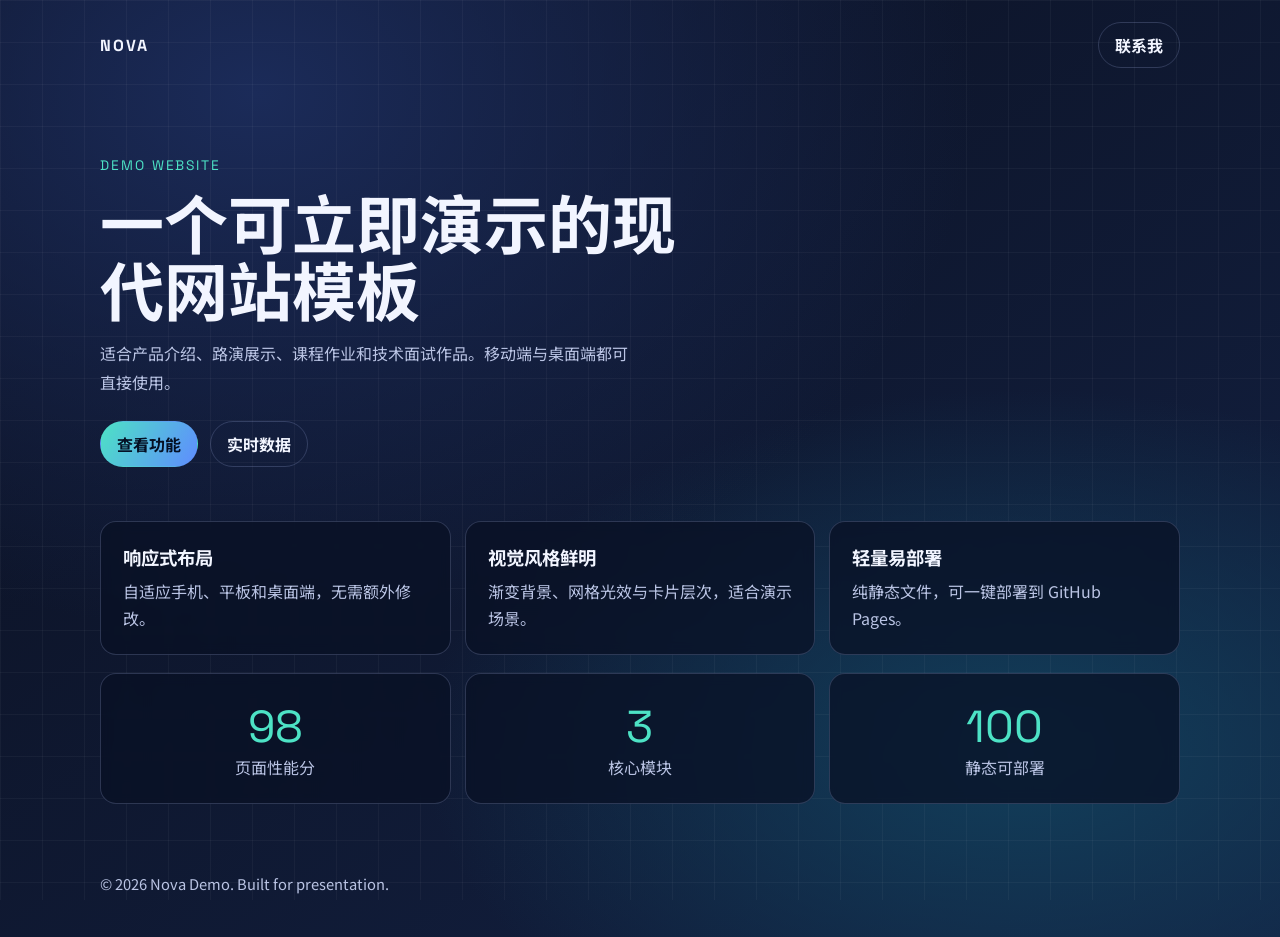
==== index.html @ 111ebbca "feat: add demo website" ====
<!doctype html>
<html lang="zh-CN">
<head>
  <meta charset="UTF-8">
  <meta name="viewport" content="width=device-width, initial-scale=1.0">
  <title>Nova Demo | 产品演示页</title>
  <link rel="preconnect" href="https://fonts.googleapis.com">
  <link rel="preconnect" href="https://fonts.gstatic.com" crossorigin>
  <link href="https://fonts.googleapis.com/css2?family=Space+Grotesk:wght@400;500;700&family=Noto+Sans+SC:wght@400;500;700&display=swap" rel="stylesheet">
  <link rel="stylesheet" href="styles.css">
</head>
<body>
  <div class="bg-grid" aria-hidden="true"></div>
  <header class="site-header">
    <div class="brand">NOVA</div>
    <a class="btn ghost" href="#contact">联系我</a>
  </header>

  <main>
    <section class="hero">
      <p class="tag">DEMO WEBSITE</p>
      <h1>一个可立即演示的现代网站模板</h1>
      <p class="lead">适合产品介绍、路演展示、课程作业和技术面试作品。移动端与桌面端都可直接使用。</p>
      <div class="actions">
        <a class="btn" href="#features">查看功能</a>
        <a class="btn ghost" href="#stats">实时数据</a>
      </div>
    </section>

    <section id="features" class="features">
      <article class="card">
        <h3>响应式布局</h3>
        <p>自适应手机、平板和桌面端，无需额外修改。</p>
      </article>
      <article class="card">
        <h3>视觉风格鲜明</h3>
        <p>渐变背景、网格光效与卡片层次，适合演示场景。</p>
      </article>
      <article class="card">
        <h3>轻量易部署</h3>
        <p>纯静态文件，可一键部署到 GitHub Pages。</p>
      </article>
    </section>

    <section id="stats" class="stats">
      <div class="stat">
        <span class="value" data-target="98">0</span>
        <span class="label">页面性能分</span>
      </div>
      <div class="stat">
        <span class="value" data-target="3">0</span>
        <span class="label">核心模块</span>
      </div>
      <div class="stat">
        <span class="value" data-target="100">0</span>
        <span class="label">静态可部署</span>
      </div>
    </section>
  </main>

  <footer id="contact" class="site-footer">
    <p>© 2026 Nova Demo. Built for presentation.</p>
  </footer>

  <script src="script.js"></script>
</body>
</html>
---- styles.css ----
:root {
  --bg-1: #0b1020;
  --bg-2: #132143;
  --ink: #f2f5ff;
  --muted: #bac4e4;
  --accent: #4de2c5;
  --accent-2: #5f8cff;
  --card: rgba(9, 17, 36, 0.75);
  --border: rgba(183, 201, 255, 0.2);
}

* {
  box-sizing: border-box;
}

body {
  margin: 0;
  min-height: 100vh;
  font-family: "Noto Sans SC", "Space Grotesk", sans-serif;
  color: var(--ink);
  background: radial-gradient(1200px 900px at 20% 10%, #1b2b59, transparent 60%),
              radial-gradient(1000px 600px at 80% 80%, #123f5b, transparent 60%),
              linear-gradient(145deg, var(--bg-1), var(--bg-2));
  overflow-x: hidden;
}

.bg-grid {
  position: fixed;
  inset: 0;
  background-image:
    linear-gradient(rgba(255, 255, 255, 0.04) 1px, transparent 1px),
    linear-gradient(90deg, rgba(255, 255, 255, 0.04) 1px, transparent 1px);
  background-size: 42px 42px;
  pointer-events: none;
  z-index: -1;
}

.site-header,
main,
.site-footer {
  width: min(1080px, 92vw);
  margin: 0 auto;
}

.site-header {
  display: flex;
  justify-content: space-between;
  align-items: center;
  padding: 22px 0;
}

.brand {
  font-family: "Space Grotesk", sans-serif;
  letter-spacing: 0.12em;
  font-weight: 700;
}

.hero {
  padding: 52px 0 26px;
  animation: fadeUp 700ms ease both;
}

.tag {
  color: var(--accent);
  font-family: "Space Grotesk", sans-serif;
  letter-spacing: 0.14em;
  font-size: 0.86rem;
}

h1 {
  margin: 10px 0 16px;
  max-width: 16ch;
  font-size: clamp(2rem, 5.5vw, 4rem);
  line-height: 1.06;
}

.lead {
  max-width: 60ch;
  color: var(--muted);
  line-height: 1.8;
}

.actions {
  display: flex;
  gap: 12px;
  margin-top: 24px;
  flex-wrap: wrap;
}

.btn {
  padding: 10px 16px;
  border-radius: 999px;
  border: 1px solid transparent;
  background: linear-gradient(120deg, var(--accent), var(--accent-2));
  color: #041024;
  text-decoration: none;
  font-weight: 700;
  transition: transform 180ms ease, box-shadow 180ms ease;
}

.btn:hover {
  transform: translateY(-2px);
  box-shadow: 0 8px 24px rgba(80, 137, 255, 0.35);
}

.btn.ghost {
  background: transparent;
  border-color: var(--border);
  color: var(--ink);
}

.features {
  display: grid;
  grid-template-columns: repeat(3, minmax(0, 1fr));
  gap: 14px;
  margin-top: 28px;
}

.card,
.stat {
  background: var(--card);
  border: 1px solid var(--border);
  border-radius: 16px;
  backdrop-filter: blur(6px);
}

.card {
  padding: 22px;
}

.card h3 {
  margin: 0 0 8px;
  font-size: 1.15rem;
}

.card p {
  margin: 0;
  color: var(--muted);
  line-height: 1.7;
}

.stats {
  display: grid;
  grid-template-columns: repeat(3, minmax(0, 1fr));
  gap: 14px;
  margin: 18px 0 36px;
}

.stat {
  text-align: center;
  padding: 24px 16px;
}

.value {
  display: block;
  font-family: "Space Grotesk", sans-serif;
  font-size: clamp(1.8rem, 4vw, 2.8rem);
  color: var(--accent);
}

.label {
  color: var(--muted);
}

.site-footer {
  padding: 18px 0 28px;
  color: var(--muted);
  font-size: 0.92rem;
}

@keyframes fadeUp {
  from {
    opacity: 0;
    transform: translateY(16px);
  }
  to {
    opacity: 1;
    transform: translateY(0);
  }
}

@media (max-width: 860px) {
  .features,
  .stats {
    grid-template-columns: 1fr;
  }
}
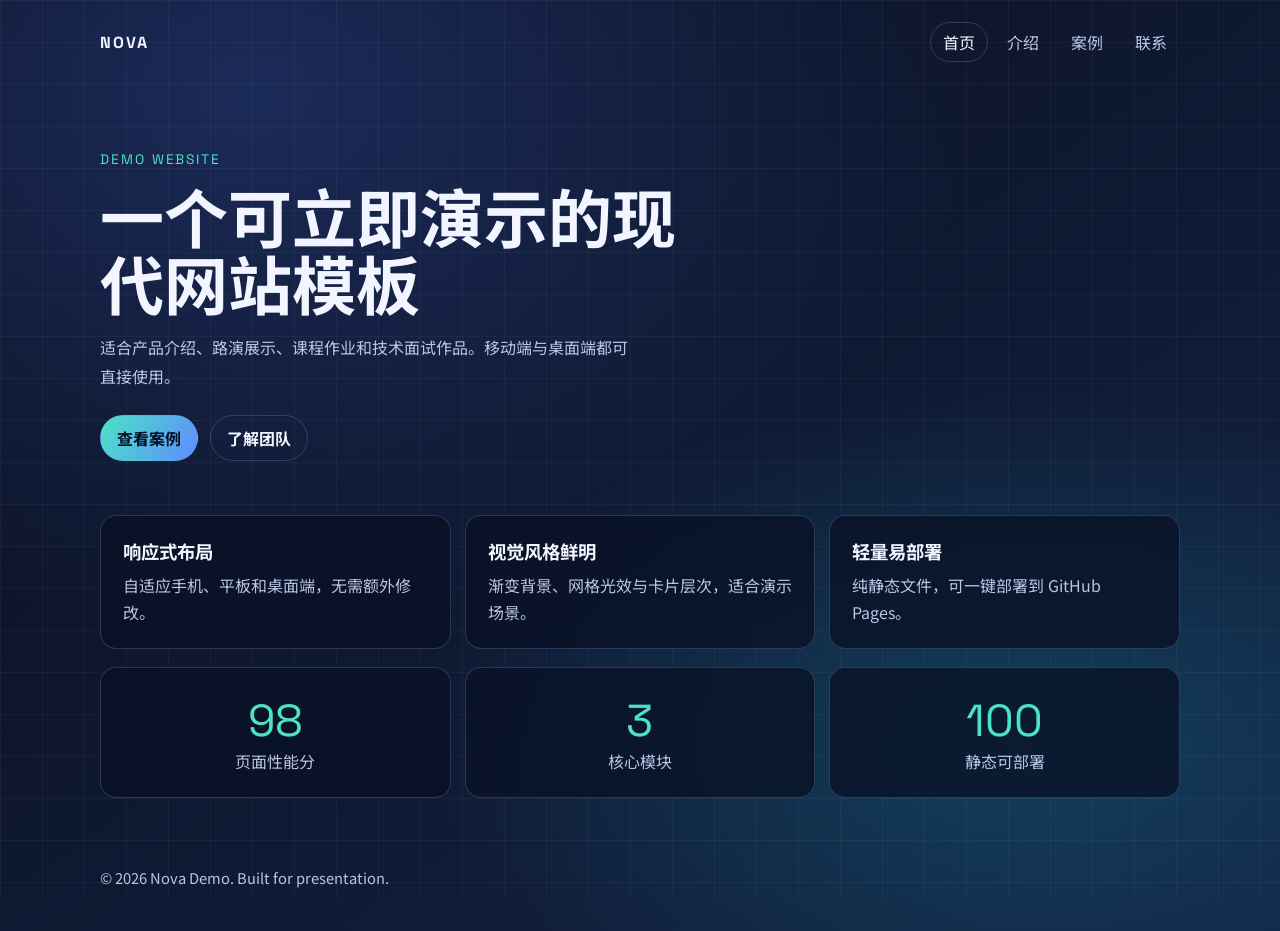
==== commit 76ab89b2: "feat: add multi-page site navigation and content" ====
--- a/index.html
+++ b/index.html
@@ -12,8 +12,13 @@
 <body>
   <div class="bg-grid" aria-hidden="true"></div>
   <header class="site-header">
-    <div class="brand">NOVA</div>
-    <a class="btn ghost" href="#contact">联系我</a>
+    <a class="brand-link" href="index.html">NOVA</a>
+    <nav class="site-nav">
+      <a class="nav-link active" href="index.html">首页</a>
+      <a class="nav-link" href="about.html">介绍</a>
+      <a class="nav-link" href="showcase.html">案例</a>
+      <a class="nav-link" href="contact.html">联系</a>
+    </nav>
   </header>
 
   <main>
@@ -22,8 +27,8 @@
       <h1>一个可立即演示的现代网站模板</h1>
       <p class="lead">适合产品介绍、路演展示、课程作业和技术面试作品。移动端与桌面端都可直接使用。</p>
       <div class="actions">
-        <a class="btn" href="#features">查看功能</a>
-        <a class="btn ghost" href="#stats">实时数据</a>
+        <a class="btn" href="showcase.html">查看案例</a>
+        <a class="btn ghost" href="about.html">了解团队</a>
       </div>
     </section>
 
@@ -58,7 +63,7 @@
     </section>
   </main>
 
-  <footer id="contact" class="site-footer">
+  <footer class="site-footer">
     <p>© 2026 Nova Demo. Built for presentation.</p>
   </footer>
 
--- a/styles.css
+++ b/styles.css
@@ -46,13 +46,39 @@
   display: flex;
   justify-content: space-between;
   align-items: center;
+  gap: 16px;
+  flex-wrap: wrap;
   padding: 22px 0;
 }
 
-.brand {
+.brand,
+.brand-link {
   font-family: "Space Grotesk", sans-serif;
   letter-spacing: 0.12em;
   font-weight: 700;
+  color: var(--ink);
+  text-decoration: none;
+}
+
+.site-nav {
+  display: flex;
+  gap: 6px;
+  flex-wrap: wrap;
+}
+
+.nav-link {
+  color: var(--muted);
+  text-decoration: none;
+  border: 1px solid transparent;
+  border-radius: 999px;
+  padding: 7px 12px;
+  transition: color 180ms ease, border-color 180ms ease;
+}
+
+.nav-link:hover,
+.nav-link.active {
+  color: var(--ink);
+  border-color: var(--border);
 }
 
 .hero {
@@ -168,6 +194,98 @@
   font-size: 0.92rem;
 }
 
+.page-hero {
+  padding: 28px 0 18px;
+  animation: fadeUp 700ms ease both;
+}
+
+.page-hero h1 {
+  max-width: 100%;
+}
+
+.section-title {
+  margin: 28px 0 14px;
+  font-size: clamp(1.4rem, 3vw, 2rem);
+}
+
+.timeline {
+  display: grid;
+  grid-template-columns: repeat(3, minmax(0, 1fr));
+  gap: 14px;
+  margin-bottom: 24px;
+}
+
+.timeline .card strong {
+  display: block;
+  margin-bottom: 8px;
+  color: var(--accent);
+  font-family: "Space Grotesk", sans-serif;
+}
+
+.project-grid {
+  display: grid;
+  grid-template-columns: repeat(2, minmax(0, 1fr));
+  gap: 14px;
+  margin: 16px 0 24px;
+}
+
+.project-card {
+  padding: 22px;
+}
+
+.project-card h3 {
+  margin: 0 0 10px;
+}
+
+.project-meta {
+  color: var(--muted);
+  margin-bottom: 14px;
+}
+
+.contact-wrap {
+  display: grid;
+  grid-template-columns: 1.2fr 0.8fr;
+  gap: 14px;
+  margin-bottom: 28px;
+}
+
+.form-preview {
+  padding: 22px;
+}
+
+.form-row {
+  display: grid;
+  gap: 8px;
+  margin-bottom: 12px;
+}
+
+.form-row label {
+  color: var(--muted);
+}
+
+.field {
+  width: 100%;
+  border: 1px solid var(--border);
+  background: rgba(7, 15, 33, 0.65);
+  color: var(--ink);
+  border-radius: 10px;
+  padding: 10px 12px;
+  font: inherit;
+}
+
+.field::placeholder {
+  color: #97a4cc;
+}
+
+.contact-info {
+  padding: 22px;
+}
+
+.contact-info p {
+  margin: 0 0 10px;
+  color: var(--muted);
+}
+
 @keyframes fadeUp {
   from {
     opacity: 0;
@@ -181,7 +299,10 @@
 
 @media (max-width: 860px) {
   .features,
-  .stats {
+  .stats,
+  .timeline,
+  .project-grid,
+  .contact-wrap {
     grid-template-columns: 1fr;
   }
 }
